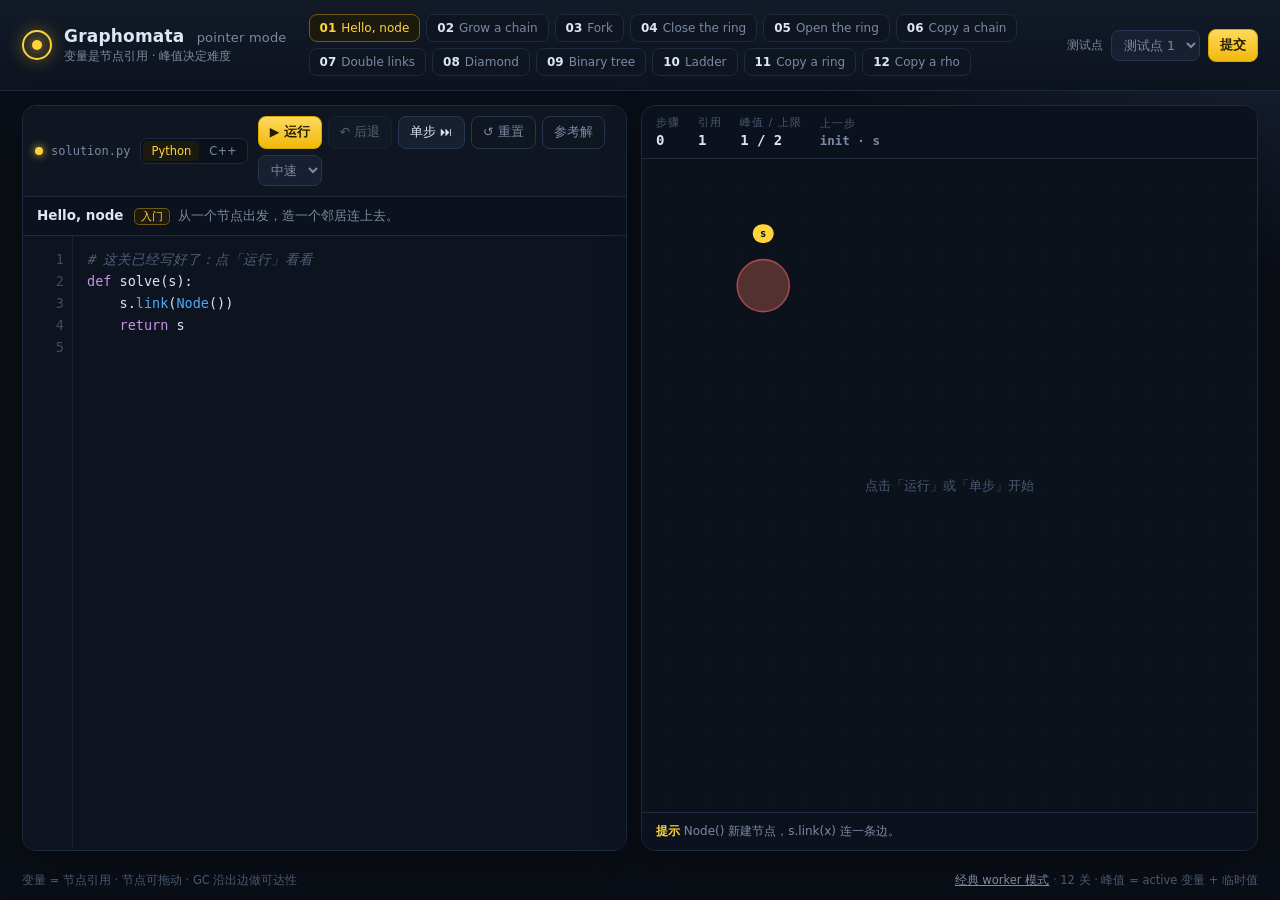
==== web/ptr/index.html @ 95f053c3 "Graphomata pointer mode: web game, C++ front-end, 12 levels" ====
<!doctype html>
<html lang="zh-CN">
<head>
<meta charset="utf-8">
<meta name="viewport" content="width=device-width, initial-scale=1">
<title>Graphomata · Pointer</title>
<link rel="stylesheet" href="../style.css">
<style>
  .card.editor-card .msg { display: none; }
  .card.editor-card .msg.on { display: block; }
  .pointer-note { color: var(--faint); font-size: 11.5px; }
  #stage { touch-action: none; }
  button:disabled { opacity: .35; cursor: default; }
  .langs { display: flex; gap: 2px; background: #0b111b; border: 1px solid var(--line); border-radius: 7px; padding: 2px; }
  .langs button { border: 0; background: transparent; color: var(--dim); font-size: 11.5px; padding: 3px 8px; border-radius: 5px; cursor: pointer; }
  .langs button.on { background: #1c1a0f; color: var(--accent); }
  .verdict.case { color: #ffd43b; }
  .verdict.case.show { border-color: #6d5a13; background: #1c1a0f; }
  .levels button.solved::after { content: "✓"; color: #51cf66; margin-left: 5px; }
  .brief .diff {
    font-style: normal; font-size: 11px; color: var(--accent);
    border: 1px solid #6d5a13; background: #1c1a0f;
    border-radius: 5px; padding: 1px 6px; margin-right: 8px;
  }
</style>
</head>
<body>

<header class="top">
  <div class="brand">
    <div class="mark"></div>
    <div>
      <h1>Graphomata <span>pointer mode</span></h1>
      <p>变量是节点引用 · 峰值决定难度</p>
    </div>
  </div>
  <nav id="levels" class="levels" aria-label="关卡"></nav>
  <div class="seedbox">
    <span>测试点</span>
    <select id="case" title="选择测试点"></select>
    <button id="submit" class="primary" title="跑全部测试点，全部通过才算过关">提交</button>
  </div>
</header>

<main>
  <section class="card editor-card">
    <div class="card-head">
      <div class="file"><i></i><span id="file-name">solution.py</span></div>
      <div class="langs">
        <button id="lang-py" class="on">Python</button>
        <button id="lang-cpp">C++</button>
      </div>
      <div class="actions">
        <button id="run" class="primary">▶ 运行</button>
        <button id="back" title="后退一步">↶ 后退</button>
        <button id="step">单步 ⏭</button>
        <button id="reset" class="ghost">↺ 重置</button>
        <button id="load-ref" class="ghost">参考解</button>
        <select id="speed" title="运行速度">
          <option value="390">慢速</option>
          <option value="180" selected>中速</option>
          <option value="68">快速</option>
          <option value="0">瞬时</option>
        </select>
      </div>
    </div>

    <div class="brief">
      <b id="lv-title">—</b>
      <span id="lv-brief"></span>
    </div>

    <div class="editor">
      <div class="gutter" id="gutter"></div>
      <div class="code-wrap">
        <div class="line-hl" id="line-hl"></div>
        <div class="line-err" id="line-err"></div>
        <pre class="hl" id="hl" aria-hidden="true"></pre>
        <textarea id="code" spellcheck="false" autocapitalize="off" autocomplete="off" autocorrect="off"></textarea>
      </div>
    </div>

    <div class="msg" id="msg"></div>
  </section>

  <section class="card stage-card">
    <div class="stage-head">
      <div class="stat"><span>步骤</span><b id="steps">0</b></div>
      <div class="stat"><span>引用</span><b id="refs">1</b></div>
      <div class="stat"><span>峰值 / 上限</span><b id="peak">1 / 1</b></div>
      <div class="stat wide"><span>上一步</span><b id="lastop">初始化</b></div>
      <div class="verdict" id="verdict"></div>
    </div>

    <div class="canvas-wrap">
      <canvas id="stage"></canvas>
      <div class="empty" id="empty">点击「运行」或「单步」开始</div>
    </div>

    <div class="hint" id="hint"></div>
  </section>
</main>

<footer>
  <span>变量 = 节点引用 · 节点可拖动 · GC 沿出边做可达性</span>
  <span><a href="../classic.html" style="color:var(--dim)">经典 worker 模式</a> · <span id="loadinfo"></span></span>
</footer>

<script src="world.js"></script>
<script src="parser.js"></script>
<script src="interp.js"></script>
<script src="cpp.js"></script>
<script src="levels.js"></script>
<script src="app.js"></script>
</body>
</html>
---- web/style.css ----
:root {
  --bg: #0a0e16;
  --panel: #111826;
  --panel-2: #0d131f;
  --line: #1e2a3d;
  --ink: #dce6f5;
  --dim: #7b89a3;
  --faint: #4a5872;
  --accent: #ffd43b;
  --green: #51cf66;
  --red: #ff6b6b;
  --blue: #4dabf7;
  --mono: ui-monospace, SFMono-Regular, "DejaVu Sans Mono", Menlo, Consolas, monospace;
  --sans: system-ui, -apple-system, "Segoe UI", "Noto Sans SC", "PingFang SC", sans-serif;
  --lh: 22px;
}

* { box-sizing: border-box; }

html, body {
  height: 100%;
  margin: 0;
}

body {
  display: flex;
  flex-direction: column;
  background:
    radial-gradient(1200px 600px at 70% -10%, #17203300 0%, transparent 60%),
    radial-gradient(900px 500px at 100% 0%, #1a2438 0%, transparent 55%),
    var(--bg);
  color: var(--ink);
  font-family: var(--sans);
  font-size: 14px;
  overflow: hidden;
}

/* ------------------------------------------------------------------ header */
.top {
  display: flex;
  align-items: center;
  gap: 22px;
  padding: 14px 22px;
  border-bottom: 1px solid var(--line);
  background: linear-gradient(180deg, #121a28, #0d131f);
}

.brand { display: flex; align-items: center; gap: 12px; min-width: 260px; }

.mark {
  width: 30px; height: 30px; border-radius: 50%;
  border: 2px solid var(--accent);
  box-shadow: 0 0 18px #ffd43b55, inset 0 0 10px #ffd43b33;
  position: relative;
}
.mark::after {
  content: "";
  position: absolute; inset: 8px;
  border-radius: 50%;
  background: var(--accent);
  box-shadow: 0 0 12px var(--accent);
}

h1 { margin: 0; font-size: 17px; font-weight: 650; letter-spacing: .2px; }
h1 span { color: var(--dim); font-weight: 500; font-size: 13px; margin-left: 6px; }
.brand p { margin: 2px 0 0; color: var(--dim); font-size: 12px; }

.levels { display: flex; gap: 6px; flex-wrap: wrap; flex: 1; }

.levels button {
  border: 1px solid var(--line);
  background: #0e1521;
  color: var(--dim);
  border-radius: 8px;
  padding: 6px 10px;
  font-size: 12px;
  cursor: pointer;
  transition: .15s;
}
.levels button b { color: var(--ink); font-weight: 600; margin-right: 5px; }
.levels button:hover { border-color: #31425e; color: var(--ink); }
.levels button.on {
  border-color: #6d5a13;
  background: #1c1a0f;
  color: var(--accent);
}
.levels button.on b { color: var(--accent); }

.seedbox { display: flex; align-items: center; gap: 8px; color: var(--dim); font-size: 12px; font-family: var(--mono); }
.seedbox b { color: var(--ink); }

/* -------------------------------------------------------------------- main */
main {
  flex: 1;
  min-height: 0;
  display: grid;
  grid-template-columns: minmax(430px, 1fr) minmax(430px, 1.02fr);
  gap: 14px;
  padding: 14px 22px;
}

.card {
  background: linear-gradient(180deg, #111827, #0e1521);
  border: 1px solid var(--line);
  border-radius: 14px;
  min-height: 0;
  display: flex;
  flex-direction: column;
  overflow: hidden;
  box-shadow: 0 18px 40px #00000040;
}

.card-head {
  display: flex;
  align-items: center;
  justify-content: space-between;
  gap: 10px;
  padding: 10px 12px;
  border-bottom: 1px solid var(--line);
  background: #0f1622;
}

.file { display: flex; align-items: center; gap: 8px; color: var(--dim); font-family: var(--mono); font-size: 12px; }
.file i { width: 8px; height: 8px; border-radius: 50%; background: var(--accent); box-shadow: 0 0 8px var(--accent); }

.actions { display: flex; gap: 6px; align-items: center; flex-wrap: wrap; }

button, select {
  font-family: var(--sans);
  font-size: 12.5px;
  color: var(--ink);
  background: #162030;
  border: 1px solid #263650;
  border-radius: 8px;
  padding: 7px 11px;
  cursor: pointer;
  transition: .15s;
}
button:hover, select:hover { border-color: #3a5074; background: #1a2638; }
button:active { transform: translateY(1px); }
button.primary {
  background: linear-gradient(180deg, #ffd95e, #f0b90b);
  color: #241b00;
  border-color: #d8a800;
  font-weight: 700;
}
button.primary:hover { filter: brightness(1.06); }
button.ghost { background: transparent; color: var(--dim); }
button:disabled { opacity: .45; cursor: default; transform: none; }

select { padding: 6px 8px; color: var(--dim); }

.brief {
  display: flex;
  gap: 10px;
  align-items: baseline;
  padding: 10px 14px;
  border-bottom: 1px solid var(--line);
  font-size: 13px;
  color: var(--dim);
  background: #0c121d;
}
.brief b { color: var(--ink); white-space: nowrap; font-size: 13.5px; }

/* ------------------------------------------------------------------ editor */
.editor {
  display: flex;
  flex: 1;
  min-height: 0;
  background: var(--panel-2);
}

.gutter {
  width: 50px;
  flex: none;
  padding: 12px 8px 12px 0;
  text-align: right;
  color: #3f4c63;
  font-family: var(--mono);
  font-size: 13.5px;
  line-height: var(--lh);
  overflow: hidden;
  user-select: none;
  border-right: 1px solid #16202f;
}
.gutter div { height: var(--lh); }
.gutter div.active { color: var(--accent); }
.gutter div.error { color: var(--red); }

.code-wrap { position: relative; flex: 1; min-width: 0; }

.hl, textarea#code {
  position: absolute;
  inset: 0;
  margin: 0;
  padding: 12px 14px;
  border: 0;
  font-family: var(--mono);
  font-size: 13.5px;
  line-height: var(--lh);
  white-space: pre;
  tab-size: 4;
  overflow: auto;
}

.hl {
  pointer-events: none;
  overflow: hidden;
  color: var(--ink);
  z-index: 1;
}

textarea#code {
  color: transparent;
  background: transparent;
  caret-color: var(--accent);
  resize: none;
  outline: none;
  z-index: 2;
}
textarea#code::selection { background: rgba(77, 171, 247, 0.22); }
textarea#code.composing { color: var(--ink); background: #0d131f; }

.line-hl, .line-err {
  position: absolute;
  left: 0;
  right: 0;
  height: var(--lh);
  z-index: 0;
  pointer-events: none;
  display: none;
}
.line-hl { background: #ffd43b0d; border-left: 2px solid #ffd43b66; }
.line-err { background: #ff6b6b14; border-left: 2px solid var(--red); }

/* syntax */
.tok-kw { color: #c792ea; }
.tok-str { color: #a5e075; }
.tok-com { color: #4f5f7a; font-style: italic; }
.tok-num { color: #f2b36b; }
.tok-bi { color: var(--blue); }
.tok-cur { color: var(--accent); font-weight: 600; }
.tok-w { color: #7ee0d0; }

/* ------------------------------------------------------------------- msg */
.msg {
  display: none;
  padding: 8px 14px;
  font-family: var(--mono);
  font-size: 12px;
  border-top: 1px solid #3a1d22;
  background: #1d0f13;
  color: #ff9d9d;
}
.msg.on { display: block; }
.msg.ok { background: #0f1d14; border-color: #1e3a27; color: #86e29b; }

.console {
  border-top: 1px solid var(--line);
  background: #0b111b;
  display: flex;
  gap: 10px;
  padding: 8px 14px;
  min-height: 46px;
  max-height: 92px;
  overflow: auto;
}
.console-label {
  color: var(--faint);
  font-size: 10.5px;
  letter-spacing: .14em;
  text-transform: uppercase;
  padding-top: 3px;
  flex: none;
}
.console pre {
  margin: 0;
  font-family: var(--mono);
  font-size: 12px;
  color: #9fb0c9;
  white-space: pre-wrap;
  line-height: 1.5;
}

/* ------------------------------------------------------------------ stage */
.stage-head {
  display: flex;
  align-items: center;
  gap: 18px;
  padding: 10px 14px;
  border-bottom: 1px solid var(--line);
  background: #0c121d;
  font-size: 11.5px;
}
.stat { display: flex; flex-direction: column; gap: 2px; }
.stat span { color: var(--faint); font-size: 10.5px; letter-spacing: .1em; text-transform: uppercase; }
.stat b { font-family: var(--mono); font-size: 14px; font-weight: 600; }
.stat.wide b { font-size: 12.5px; color: var(--dim); }

.verdict {
  margin-left: auto;
  font-family: var(--mono);
  font-size: 12px;
  padding: 5px 10px;
  border-radius: 7px;
  border: 1px solid transparent;
  opacity: 0;
  transition: .2s;
}
.verdict.show { opacity: 1; }
.verdict.pass { color: #8ef2a5; border-color: #245c33; background: #0f2415; }
.verdict.fail { color: #ff9d9d; border-color: #5c2424; background: #240f0f; }

.canvas-wrap { position: relative; flex: 1; min-height: 0; }
#stage { position: absolute; inset: 0; width: 100%; height: 100%; display: block; }

.empty {
  position: absolute;
  inset: 0;
  display: flex;
  align-items: center;
  justify-content: center;
  color: var(--faint);
  font-size: 13px;
  pointer-events: none;
  transition: opacity .2s;
}
.empty.hide { opacity: 0; }

.home {
  display: flex;
  align-items: center;
  gap: 12px;
  padding: 9px 14px;
  border-top: 1px solid var(--line);
  background: #0b111b;
  font-size: 11px;
}
.home-label { color: var(--faint); letter-spacing: .14em; font-size: 10px; }
#home-chips { display: flex; gap: 6px; }
.chip {
  width: 24px; height: 24px; border-radius: 50%;
  display: flex; align-items: center; justify-content: center;
  font-family: var(--mono); font-size: 11px; font-weight: 700;
  color: #0a0e16;
  border: 1px solid #00000055;
  opacity: .18;
  transition: .2s;
}
.chip.on { opacity: 1; }
.legend { margin-left: auto; display: flex; align-items: center; gap: 6px; color: var(--faint); font-size: 10.5px; }
.legend i { width: 14px; height: 2px; display: inline-block; margin-left: 8px; }
.lg-edge { background: #4a5f80; }
.lg-add { background: var(--green); }
.lg-del { background: var(--red); }

.hint {
  padding: 10px 14px;
  border-top: 1px solid var(--line);
  background: #0c121d;
  color: var(--dim);
  font-size: 12px;
  min-height: 38px;
}
.hint b { color: var(--accent); font-weight: 600; }

/* ----------------------------------------------------------------- footer */
footer {
  display: flex;
  justify-content: space-between;
  gap: 12px;
  padding: 8px 22px 12px;
  color: var(--faint);
  font-size: 11.5px;
}
footer code { color: var(--dim); }

@media (max-width: 1020px) {
  body { overflow: auto; }
  main { grid-template-columns: 1fr; }
  .editor-card { min-height: 560px; }
  .stage-card { min-height: 560px; }
  .brand { min-width: 0; }
  .top { flex-wrap: wrap; }
}
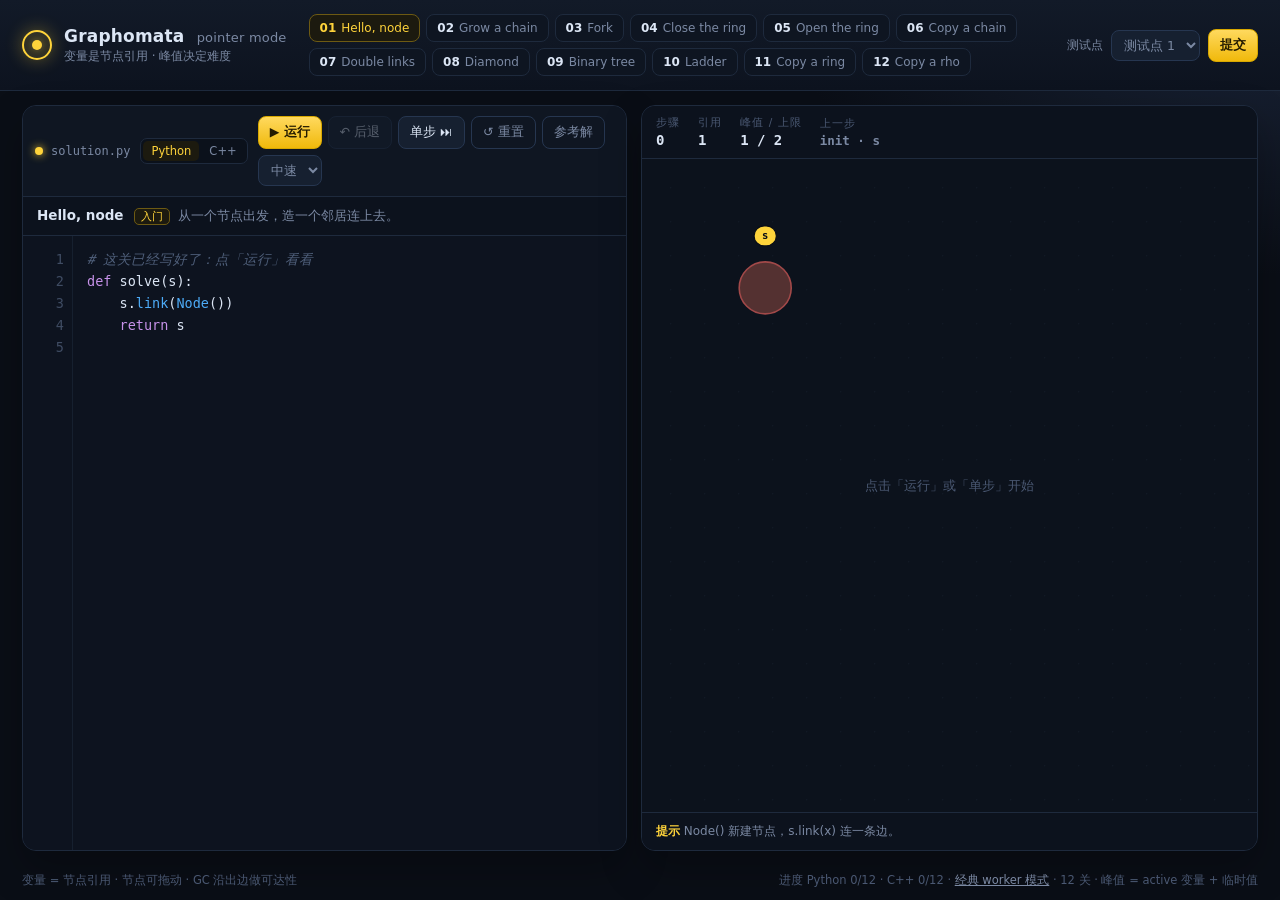
==== commit 03bcdd4b: "Remember last level/language/case and show progress" ====
--- a/web/ptr/index.html
+++ b/web/ptr/index.html
@@ -103,7 +103,7 @@
 
 <footer>
   <span>变量 = 节点引用 · 节点可拖动 · GC 沿出边做可达性</span>
-  <span><a href="../classic.html" style="color:var(--dim)">经典 worker 模式</a> · <span id="loadinfo"></span></span>
+  <span><span id="progress"></span> · <a href="../classic.html" style="color:var(--dim)">经典 worker 模式</a> · <span id="loadinfo"></span></span>
 </footer>
 
 <script src="world.js"></script>
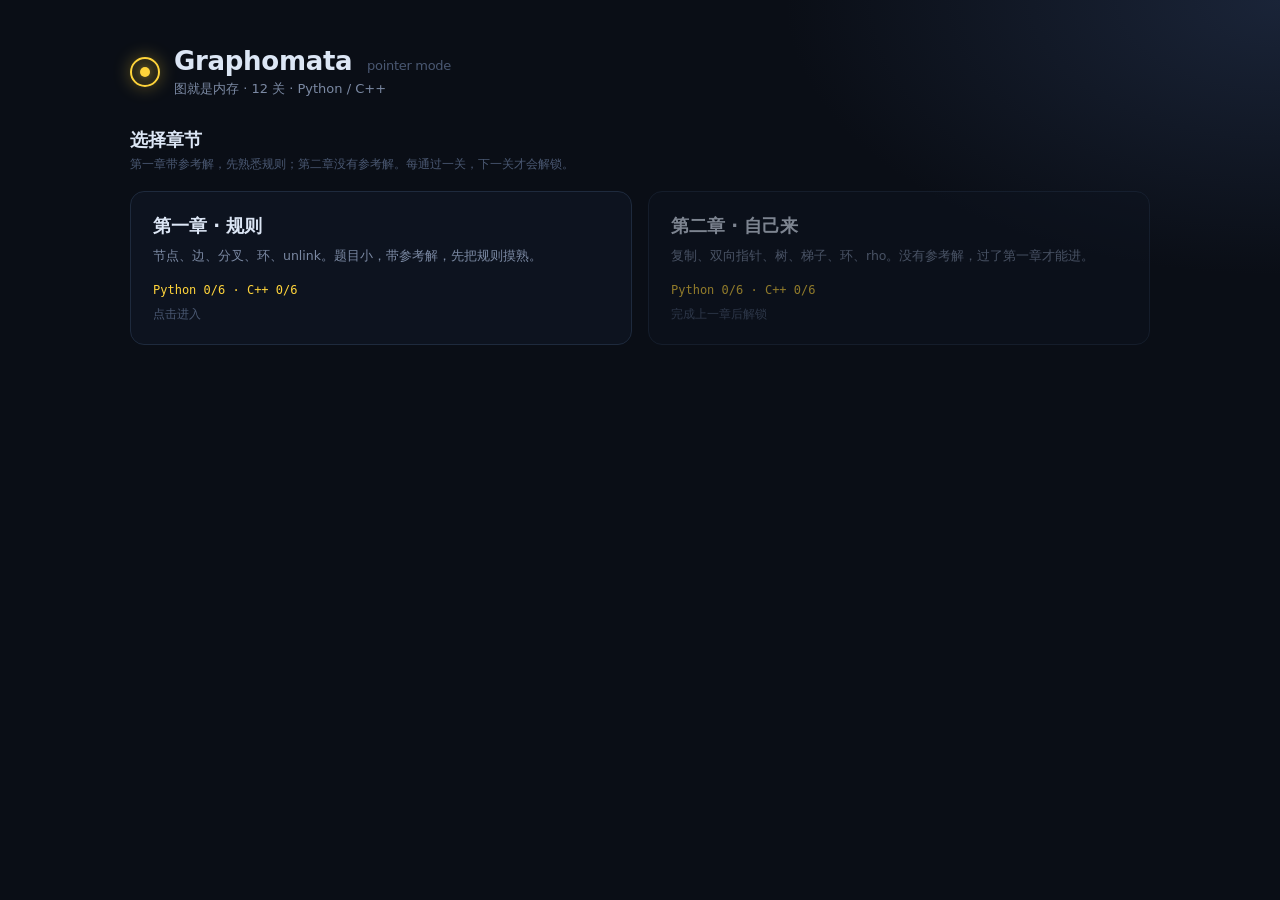
==== commit c7430c32: "Add two chapters: tutorial with references, challenge without; sequential unlock" ====
--- a/web/ptr/index.html
+++ b/web/ptr/index.html
@@ -17,6 +17,27 @@
   .verdict.case { color: #ffd43b; }
   .verdict.case.show { border-color: #6d5a13; background: #1c1a0f; }
   .levels button.solved::after { content: "✓"; color: #51cf66; margin-left: 5px; }
+  #game-view { flex: 1; min-height: 0; display: flex; flex-direction: column; }
+  #game-view[hidden] { display: none; }
+  .chapter-view { flex: 1; min-height: 0; overflow: auto; display: flex; justify-content: center; padding: 46px 24px 60px; }
+  .chapter-wrap { width: min(1020px, 100%); }
+  .chapter-hero { display: flex; align-items: center; gap: 14px; margin-bottom: 30px; }
+  .chapter-hero h1 { margin: 0; font-size: 26px; letter-spacing: -.3px; }
+  .chapter-hero h1 span { color: var(--faint); font-size: 13px; font-weight: 400; }
+  .chapter-hero p { margin: 4px 0 0; color: var(--dim); font-size: 13px; }
+  .chapter-view h2 { margin: 0 0 4px; font-size: 18px; }
+  .chapter-hint { margin: 0 0 18px; color: var(--faint); font-size: 12px; }
+  .chapter-cards { display: grid; grid-template-columns: 1fr 1fr; gap: 16px; }
+  .chapter-card { border: 1px solid var(--line); background: #0d131f; border-radius: 14px; padding: 22px; cursor: pointer; transition: .15s; }
+  .chapter-card:hover { border-color: #31425e; }
+  .chapter-card.locked { opacity: .55; cursor: not-allowed; }
+  .chapter-card h3 { margin: 0 0 8px; font-size: 18px; }
+  .chapter-card p { margin: 0 0 16px; color: var(--dim); font-size: 12.5px; line-height: 1.65; }
+  .chapter-card .prog { font-family: var(--mono); font-size: 12px; color: var(--accent); }
+  .chapter-card .lock { margin-top: 10px; color: var(--faint); font-size: 11.5px; }
+  .levels button.locked { opacity: .35; cursor: not-allowed; }
+  @media (max-width: 760px) { .chapter-cards { grid-template-columns: 1fr; } }
+
   .brief .diff {
     font-style: normal; font-size: 11px; color: var(--accent);
     border: 1px solid #6d5a13; background: #1c1a0f;
@@ -25,6 +46,23 @@
 </style>
 </head>
 <body>
+
+<div id="chapter-view" class="chapter-view">
+  <div class="chapter-wrap">
+    <div class="chapter-hero">
+      <div class="mark"></div>
+      <div>
+        <h1>Graphomata <span>pointer mode</span></h1>
+        <p>图就是内存 · 12 关 · Python / C++</p>
+      </div>
+    </div>
+    <h2>选择章节</h2>
+    <p class="chapter-hint">第一章带参考解，先熟悉规则；第二章没有参考解。每通过一关，下一关才会解锁。</p>
+    <div id="chapter-cards" class="chapter-cards"></div>
+  </div>
+</div>
+
+<div id="game-view" hidden>
 
 <header class="top">
   <div class="brand">
@@ -36,6 +74,7 @@
   </div>
   <nav id="levels" class="levels" aria-label="关卡"></nav>
   <div class="seedbox">
+    <button id="back-chapters" class="ghost">← 章节</button>
     <span>测试点</span>
     <select id="case" title="选择测试点"></select>
     <button id="submit" class="primary" title="跑全部测试点，全部通过才算过关">提交</button>
@@ -106,6 +145,8 @@
   <span><span id="progress"></span> · <a href="../classic.html" style="color:var(--dim)">经典 worker 模式</a> · <span id="loadinfo"></span></span>
 </footer>
 
+</div>
+
 <script src="world.js"></script>
 <script src="parser.js"></script>
 <script src="interp.js"></script>
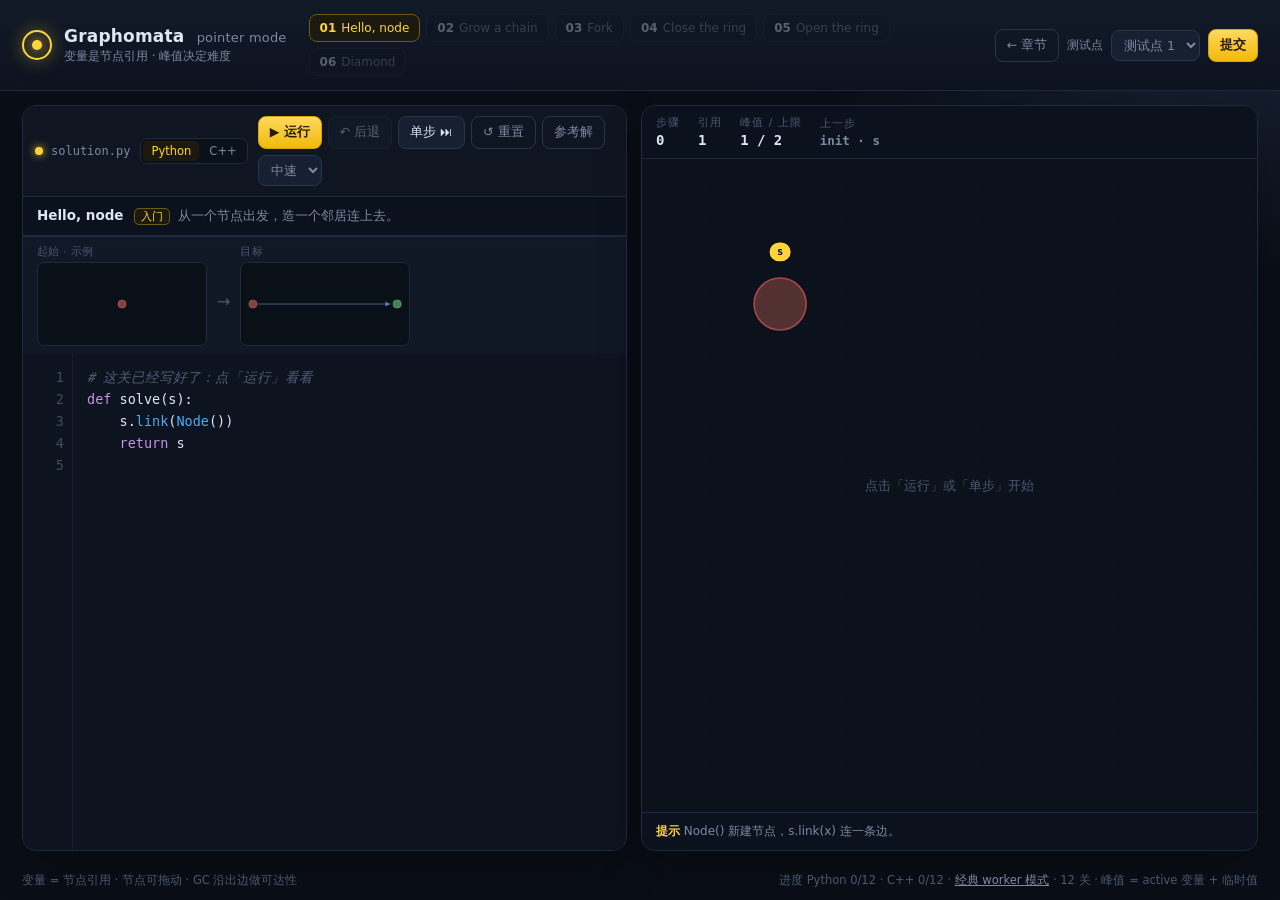
==== commit 8fbbee5f: "Cache-bust web assets, deep-link chapters, add thumbnail screenshot" ====
--- a/web/ptr/index.html
+++ b/web/ptr/index.html
@@ -4,7 +4,7 @@
 <meta charset="utf-8">
 <meta name="viewport" content="width=device-width, initial-scale=1">
 <title>Graphomata · Pointer</title>
-<link rel="stylesheet" href="../style.css">
+<link rel="stylesheet" href="../style.css?v=4">
 <style>
   .card.editor-card .msg { display: none; }
   .card.editor-card .msg.on { display: block; }
@@ -19,6 +19,7 @@
   .levels button.solved::after { content: "✓"; color: #51cf66; margin-left: 5px; }
   #game-view { flex: 1; min-height: 0; display: flex; flex-direction: column; }
   #game-view[hidden] { display: none; }
+  .chapter-view[hidden] { display: none; }
   .chapter-view { flex: 1; min-height: 0; overflow: auto; display: flex; justify-content: center; padding: 46px 24px 60px; }
   .chapter-wrap { width: min(1020px, 100%); }
   .chapter-hero { display: flex; align-items: center; gap: 14px; margin-bottom: 30px; }
@@ -38,6 +39,12 @@
   .levels button.locked { opacity: .35; cursor: not-allowed; }
   @media (max-width: 760px) { .chapter-cards { grid-template-columns: 1fr; } }
 
+  .example-row { display: flex; align-items: center; gap: 10px; padding: 8px 14px; border-top: 1px solid var(--line); }
+  .example { display: flex; flex-direction: column; gap: 3px; }
+  .example span { color: var(--faint); font-size: 10.5px; letter-spacing: .03em; }
+  .example canvas { width: 170px; height: 84px; border: 1px solid var(--line); border-radius: 7px; background: #0a1018; }
+  .example-arrow { color: var(--faint); font-size: 16px; margin-top: 12px; }
+  @media (max-width: 900px) { .example canvas { width: 140px; height: 72px; } }
   .brief .diff {
     font-style: normal; font-size: 11px; color: var(--accent);
     border: 1px solid #6d5a13; background: #1c1a0f;
@@ -109,6 +116,12 @@
       <span id="lv-brief"></span>
     </div>
 
+    <div class="example-row">
+      <div class="example"><span>起始 · 示例</span><canvas id="ex-start"></canvas></div>
+      <div class="example-arrow">→</div>
+      <div class="example"><span id="ex-goal-label">目标</span><canvas id="ex-goal"></canvas></div>
+    </div>
+
     <div class="editor">
       <div class="gutter" id="gutter"></div>
       <div class="code-wrap">
@@ -147,11 +160,11 @@
 
 </div>
 
-<script src="world.js"></script>
-<script src="parser.js"></script>
-<script src="interp.js"></script>
-<script src="cpp.js"></script>
-<script src="levels.js"></script>
-<script src="app.js"></script>
+<script src="world.js?v=4"></script>
+<script src="parser.js?v=4"></script>
+<script src="interp.js?v=4"></script>
+<script src="cpp.js?v=4"></script>
+<script src="levels.js?v=4"></script>
+<script src="app.js?v=4"></script>
 </body>
 </html>
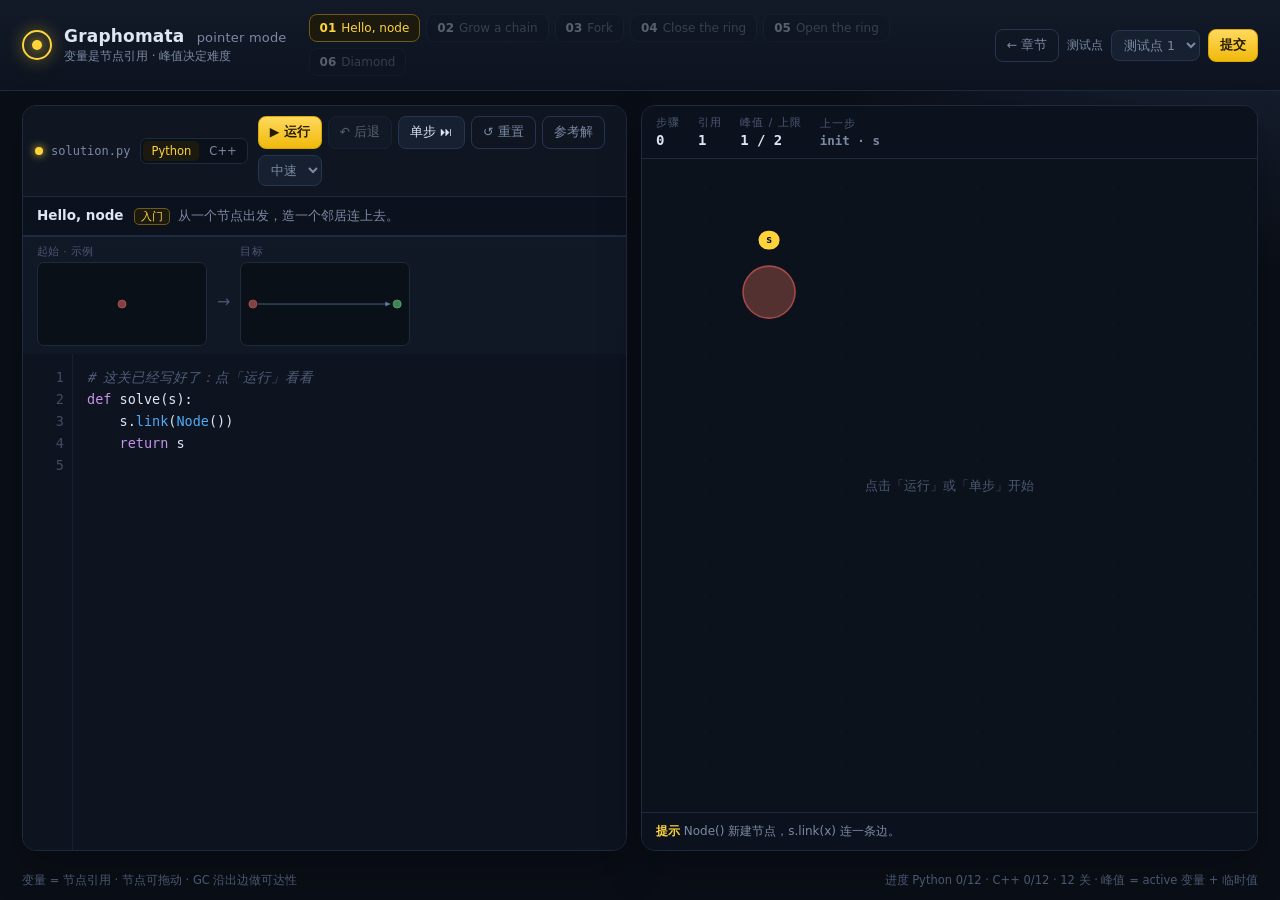
==== commit 6381b476: "Remove the web worker mode" ====
--- a/web/ptr/index.html
+++ b/web/ptr/index.html
@@ -155,7 +155,7 @@
 
 <footer>
   <span>变量 = 节点引用 · 节点可拖动 · GC 沿出边做可达性</span>
-  <span><span id="progress"></span> · <a href="../classic.html" style="color:var(--dim)">经典 worker 模式</a> · <span id="loadinfo"></span></span>
+  <span><span id="progress"></span> · <span id="loadinfo"></span></span>
 </footer>
 
 </div>
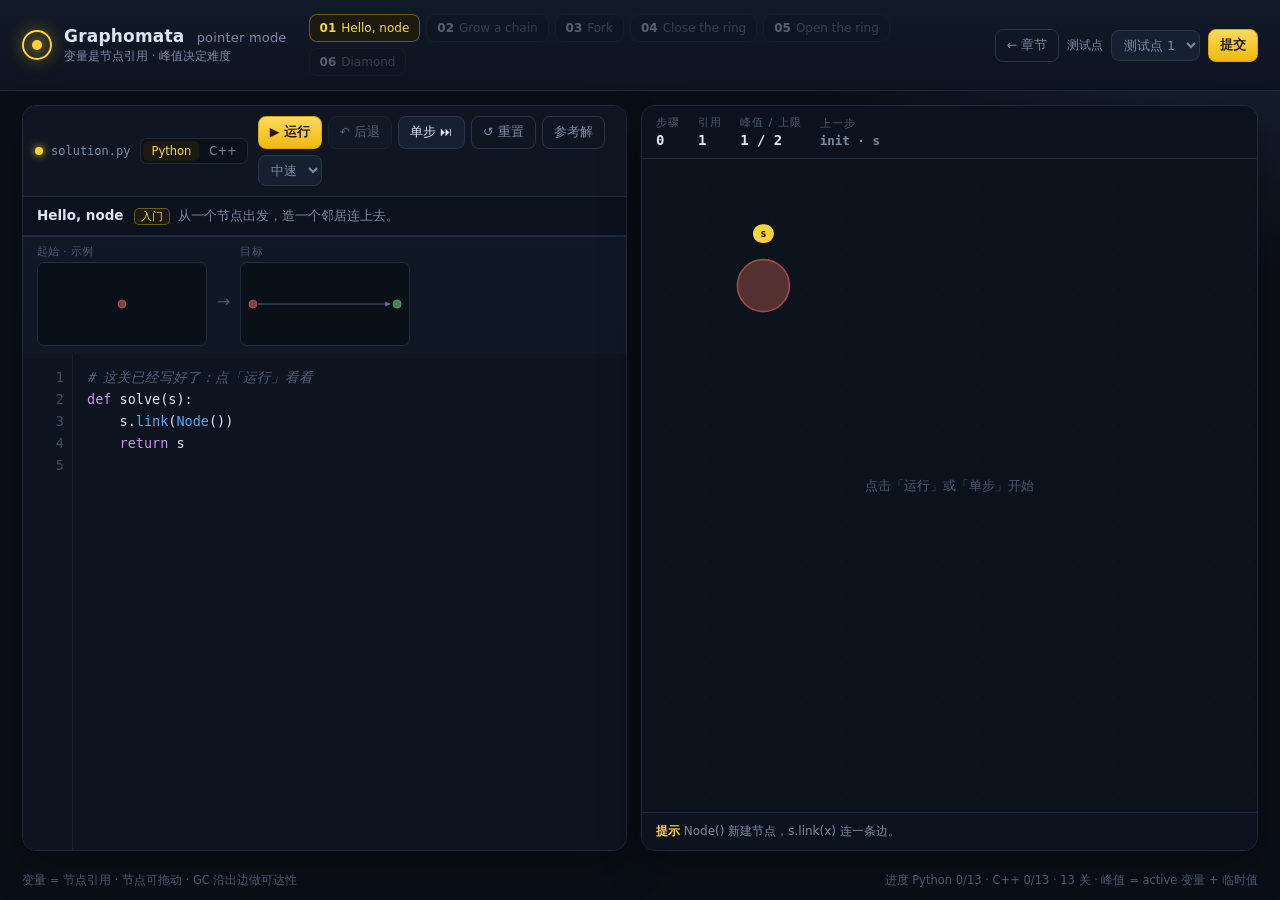
==== commit 338eedf9: "Add Copy a tree: unlink worklist BFS copy of a binary tree" ====
--- a/web/ptr/index.html
+++ b/web/ptr/index.html
@@ -60,7 +60,7 @@
       <div class="mark"></div>
       <div>
         <h1>Graphomata <span>pointer mode</span></h1>
-        <p>图就是内存 · 12 关 · Python / C++</p>
+        <p>图就是内存 · 13 关 · Python / C++</p>
       </div>
     </div>
     <h2>选择章节</h2>
